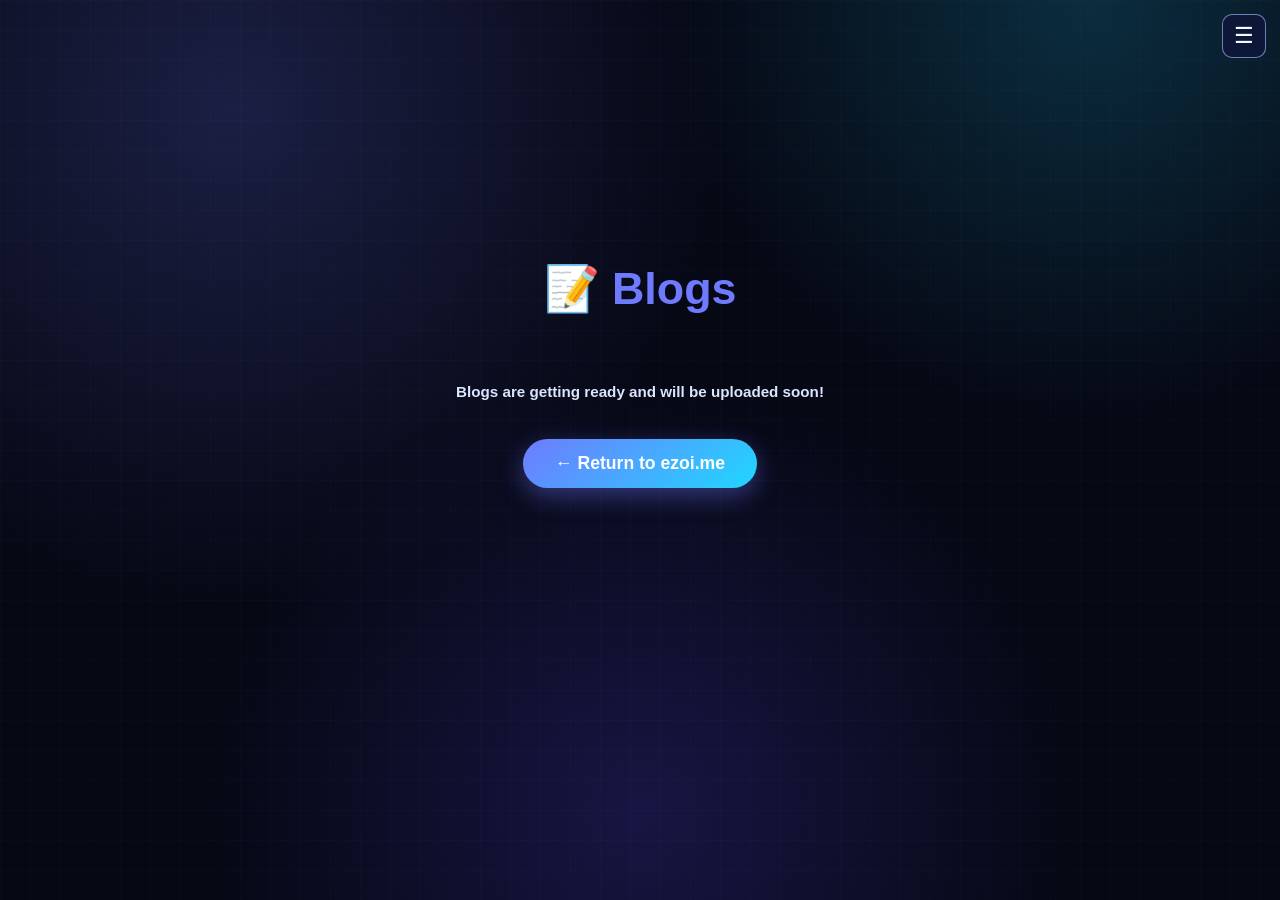
==== blogs/index.html @ 0aea9204 "Update index.html" ====
<!DOCTYPE html>
<html lang="en">
<head>
  <meta charset="UTF-8" />
  <meta name="viewport" content="width=device-width, initial-scale=1.0" />
  <title>Blogs - Muhammad Salman Nadeem</title>
  <link rel="stylesheet" href="/styles.css" />
  <style>
    .coming-soon {
      text-align: center;
      padding: 100px 20px;
      min-height: 80vh;
      display: flex;
      flex-direction: column;
      justify-content: center;
      align-items: center;
      gap: 20px;
    }
    .coming-soon h1 {
      font-size: clamp(2rem, 6vw, 2.8rem);
      color: #6f7bff;
    }
    .back-home-btn {
      display: inline-flex;
      align-items: center;
      gap: 10px;
      padding: 14px 32px;
      font-size: 1.1rem;
      font-weight: 600;
      color: white;
      background: linear-gradient(140deg, #6f7bff, #20d7ff);
      border: none;
      border-radius: 50px;
      text-decoration: none;
      box-shadow: 0 8px 25px rgba(111, 123, 255, 0.4);
      transition: all 0.3s ease;
    }
    .back-home-btn:hover {
      transform: translateY(-4px);
      box-shadow: 0 12px 35px rgba(111, 123, 255, 0.5);
    }
  </style>
</head>
<body>
  <div class="bg-grid" aria-hidden="true"></div>
  
  <button class="menu-toggle" type="button" aria-label="Open navigation menu">☰</button>
  <div class="menu-overlay" hidden></div>
  
  <aside class="sidebar-menu" id="sidebar-menu" aria-hidden="true">
    <nav class="sidebar-nav" aria-label="Sidebar">
      <a href="/">Home</a>
      <a href="/pages/">Pages</a>
    </nav>
  </aside>

  <div class="coming-soon">
    <h1>📝 Blogs</h1>
    <p><strong>Blogs are getting ready and will be uploaded soon!</strong></p>
    <a href="/" class="back-home-btn">← Return to ezoi.me</a>
  </div>

  <script>
    const menuToggle = document.querySelector(".menu-toggle");
    const sidebarMenu = document.getElementById("sidebar-menu");
    const menuOverlay = document.querySelector(".menu-overlay");

    const closeMenu = () => {
      sidebarMenu.classList.remove("is-open");
      menuOverlay.hidden = true;
      menuToggle.setAttribute("aria-expanded", "false");
      sidebarMenu.setAttribute("aria-hidden", "true");
    };

    const openMenu = () => {
      sidebarMenu.classList.add("is-open");
      menuOverlay.hidden = false;
      menuToggle.setAttribute("aria-expanded", "true");
      sidebarMenu.setAttribute("aria-hidden", "false");
    };

    menuToggle.addEventListener("click", () => {
      sidebarMenu.classList.contains("is-open") ? closeMenu() : openMenu();
    });

    menuOverlay.addEventListener("click", closeMenu);
    window.addEventListener("keydown", (e) => {
      if (e.key === "Escape" && sidebarMenu.classList.contains("is-open")) closeMenu();
    });
  </script>
</body>
</html>
---- styles.css ----
:root {
  --bg: #060814;
  --surface: rgba(14, 19, 39, 0.84);
  --surface-strong: rgba(18, 24, 49, 0.96);
  --primary: #6f7bff;
  --accent: #20d7ff;
  --text: #e9f1ff;
  --muted: #a8b6df;
  --line: rgba(117, 141, 255, 0.45);
}

* {
  box-sizing: border-box;
}

html {
  scroll-behavior: smooth;
}

body {
  margin: 0;
  min-height: 100vh;
  color: var(--text);
  font-family: "Segoe UI", Tahoma, Geneva, Verdana, sans-serif;
  background:
    radial-gradient(circle at 18% 12%, rgba(111, 123, 255, 0.2), transparent 38%),
    radial-gradient(circle at 85% 0%, rgba(32, 215, 255, 0.18), transparent 30%),
    radial-gradient(circle at 50% 90%, rgba(97, 72, 255, 0.2), transparent 42%),
    var(--bg);
}

.menu-toggle {
  position: fixed;
  top: 14px;
  left: auto;
  right: 14px;
  z-index: 30;
  width: 44px;
  height: 44px;
  border: 1px solid rgba(163, 185, 255, 0.65);
  border-radius: 10px;
  background: rgba(15, 24, 58, 0.9);
  color: #f4f8ff;
  font-size: 1.35rem;
  cursor: pointer;
}

.menu-overlay {
  position: fixed;
  inset: 0;
  z-index: 19;
  background: rgba(3, 6, 16, 0.64);
}

.sidebar-menu {
  position: fixed;
  top: 0;
  right: 0;
  width: min(280px, 80vw);
  height: 100vh;
  z-index: 20;
  padding: 76px 16px 16px;
  background: rgba(10, 16, 39, 0.96);
  border-left: 1px solid rgba(117, 141, 255, 0.45);
  transform: translateX(100%);
  transition: transform 0.2s ease;
}

.sidebar-menu.is-open {
  transform: translateX(0);
}

.sidebar-nav {
  display: flex;
  flex-direction: column;
  gap: 10px;
}

.sidebar-nav a {
  display: block;
  padding: 10px 12px;
  border-radius: 8px;
  border: 1px solid rgba(163, 185, 255, 0.35);
  background: rgba(255, 255, 255, 0.06);
  color: #e8f0ff;
  text-decoration: none;
}

.sidebar-nav a:hover {
  background: rgba(255, 255, 255, 0.14);
  text-decoration: none;
}

.bg-grid {
  position: fixed;
  inset: 0;
  pointer-events: none;
  opacity: 0.2;
  background-image:
    linear-gradient(to right, rgba(140, 161, 255, 0.14) 1px, transparent 1px),
    linear-gradient(to bottom, rgba(140, 161, 255, 0.14) 1px, transparent 1px);
  background-size: 30px 30px;
}

.page {
  position: relative;
  z-index: 1;
  max-width: 1320px;
  margin: 30px auto;
  padding: 26px;
  background: rgba(8, 12, 28, 0.78);
  border: 1px solid rgba(137, 164, 255, 0.3);
  border-radius: 18px;
  box-shadow:
    0 0 0 1px rgba(55, 78, 172, 0.36) inset,
    0 24px 70px rgba(7, 9, 24, 0.8),
    0 0 50px rgba(62, 109, 255, 0.24);
}

.top-banner {
  background: linear-gradient(95deg, #3034af, #20288c 55%, #2442bf);
  color: #ffffff;
  padding: 18px 20px;
  border-radius: 10px;
  margin-bottom: 22px;
  border: 1px solid rgba(186, 199, 255, 0.45);
  box-shadow: 0 0 24px rgba(69, 98, 255, 0.35);
}

.top-banner h1 {
  margin: 0;
  font-size: clamp(1.45rem, 2.6vw, 2.2rem);
  letter-spacing: 0.8px;
}

.top-banner p {
  margin: 8px 0 0;
  color: #d7e3ff;
  font-size: 0.95rem;
}

.quick-nav {
  margin-top: 12px;
  display: flex;
  flex-direction: column;
  gap: 10px;
}

.download-btn {
  display: inline-flex;
  width: fit-content;
  align-items: center;
  justify-content: center;
  padding: 8px 12px;
  border-radius: 999px;
  border: 1px solid rgba(176, 208, 255, 0.75);
  background: linear-gradient(140deg, rgba(89, 115, 255, 0.45), rgba(39, 198, 255, 0.45));
  color: #f4f8ff;
  font-size: 0.9rem;
  font-weight: 600;
  transition: transform 0.15s ease, background 0.15s ease;
}

.download-btn:hover {
  text-decoration: none;
  background: linear-gradient(140deg, rgba(98, 126, 255, 0.6), rgba(44, 204, 255, 0.6));
  transform: translateY(-1px);
}

.scroll-buttons {
  display: flex;
  flex-wrap: wrap;
  gap: 8px;
}

.scroll-btn {
  display: inline-flex;
  align-items: center;
  justify-content: center;
  padding: 7px 12px;
  border-radius: 999px;
  border: 1px solid rgba(163, 185, 255, 0.55);
  background: rgba(255, 255, 255, 0.08);
  color: #e8f0ff;
  font-size: 0.86rem;
  transition: transform 0.15s ease, background 0.15s ease;
}

.scroll-btn:hover {
  text-decoration: none;
  background: rgba(255, 255, 255, 0.16);
  transform: translateY(-1px);
}

.content {
  display: grid;
  grid-template-columns: 32% 68%;
  gap: 18px;
}

.panel {
  background: var(--surface);
  border: 1px solid rgba(134, 157, 255, 0.35);
  border-radius: 14px;
  padding: 14px;
  box-shadow: 0 10px 24px rgba(6, 10, 28, 0.6);
  backdrop-filter: blur(6px);
}

.profile-panel {
  background: var(--surface-strong);
}

.profile-image-wrap {
  display: flex;
  justify-content: center;
}

.profile-image {
  width: 180px;
  height: 205px;
  object-fit: cover;
  border-radius: 12px;
  border: 2px solid rgba(145, 169, 255, 0.65);
  box-shadow: 0 0 0 1px rgba(25, 221, 255, 0.35), 0 0 22px rgba(31, 206, 252, 0.28);
}

.contact {
  margin-top: 14px;
}

.contact p {
  margin: 6px 0;
  color: var(--muted);
  font-size: 0.96rem;
  line-height: 1.45;
}

.social-link-btn {
  display: inline-flex;
  align-items: center;
  justify-content: center;
  gap: 8px;
  margin-top: 12px;
  padding: 8px 14px;
  border-radius: 999px;
  border: 1px solid rgba(123, 211, 255, 0.6);
  background: rgba(80, 129, 255, 0.2);
  color: #e9f6ff;
  font-weight: 600;
  transition: transform 0.15s ease, background 0.15s ease;
}

.social-link-btn:hover {
  text-decoration: none;
  background: rgba(80, 129, 255, 0.35);
  transform: translateY(-1px);
}

.social-logo {
  display: inline-flex;
}

.social-logo svg {
  width: 16px;
  height: 16px;
  fill: currentColor;
}

.whatsapp-btn {
  border-color: rgba(74, 214, 125, 0.7);
  background: rgba(29, 173, 98, 0.28);
}

.whatsapp-btn:hover {
  background: rgba(29, 173, 98, 0.42);
}

.section {
  margin-top: 14px;
}

.section h2 {
  margin: 0 0 10px;
  color: var(--text);
  display: flex;
  align-items: center;
  gap: 8px;
  font-size: clamp(1rem, 1.6vw, 1.2rem);
  border-bottom: 1px solid var(--line);
  padding-bottom: 8px;
  letter-spacing: 0.35px;
}

.icon {
  width: 24px;
  height: 24px;
  border-radius: 7px;
  display: inline-flex;
  align-items: center;
  justify-content: center;
  font-size: 0.85rem;
  color: #ffffff;
  background: linear-gradient(140deg, #4f5be7, #21b9ff);
  box-shadow: 0 0 12px rgba(71, 180, 255, 0.45);
}

p,
ul,
li {
  font-size: 0.95rem;
  line-height: 1.6;
}

p {
  color: #dbe6ff;
}

ul {
  margin: 0;
  padding-left: 18px;
}

li {
  margin: 4px 0;
  color: #cfdcfb;
}

.arrow-list li,
.details-list li,
.education-list li,
.links-list li {
  list-style: none;
  padding-left: 14px;
  position: relative;
}

.arrow-list li::before,
.details-list li::before,
.education-list li::before,
.links-list li::before {
  content: "▹";
  position: absolute;
  left: 0;
  color: var(--accent);
}

.details-list strong,
.education-list strong,
.section strong {
  color: #f0f6ff;
}

.links-list {
  display: flex;
  flex-wrap: wrap;
  gap: 10px;
  padding-left: 0;
}

.links-list li {
  padding-left: 0;
  margin: 0;
}

.links-list li::before {
  content: none;
}

.links-list .social-link-btn {
  margin-top: 0;
}

.experience-item,
.project-item {
  margin-bottom: 10px;
}

.experience-head {
  display: flex;
  justify-content: space-between;
  gap: 10px;
  align-items: baseline;
  flex-wrap: wrap;
}

.experience-head h3,
.project-item h3 {
  margin: 0;
  font-size: 1.02rem;
  color: #f1f5ff;
}

.company {
  margin: 2px 0 5px;
  color: var(--muted);
}

.muted {
  color: var(--muted);
}

a {
  color: #8fdbff;
  text-decoration: none;
  word-break: break-word;
}

a:hover {
  text-decoration: underline;
}

@media (max-width: 980px) {
  .page {
    margin: 0;
    border-radius: 0;
    padding: 16px;
  }

  .content {
    grid-template-columns: 1fr;
  }

  .profile-image {
    width: 160px;
    height: 188px;
  }
}

@media (max-width: 700px) {
  .menu-toggle {
    top: 10px;
    left: auto;
    right: 10px;
  }

  .page {
    padding: 12px;
  }

  .top-banner {
    padding: 14px;
  }

  .top-banner p {
    font-size: 0.9rem;
  }

  .panel {
    padding: 12px;
  }

  p,
  ul,
  li {
    font-size: 0.92rem;
  }
}

@media (max-width: 480px) {
  .top-banner h1 {
    letter-spacing: 0.2px;
  }

  .scroll-buttons {
    gap: 6px;
  }

  .scroll-btn {
    font-size: 0.82rem;
    padding: 6px 10px;
  }

  .profile-image {
    width: 145px;
    height: 172px;
  }
}
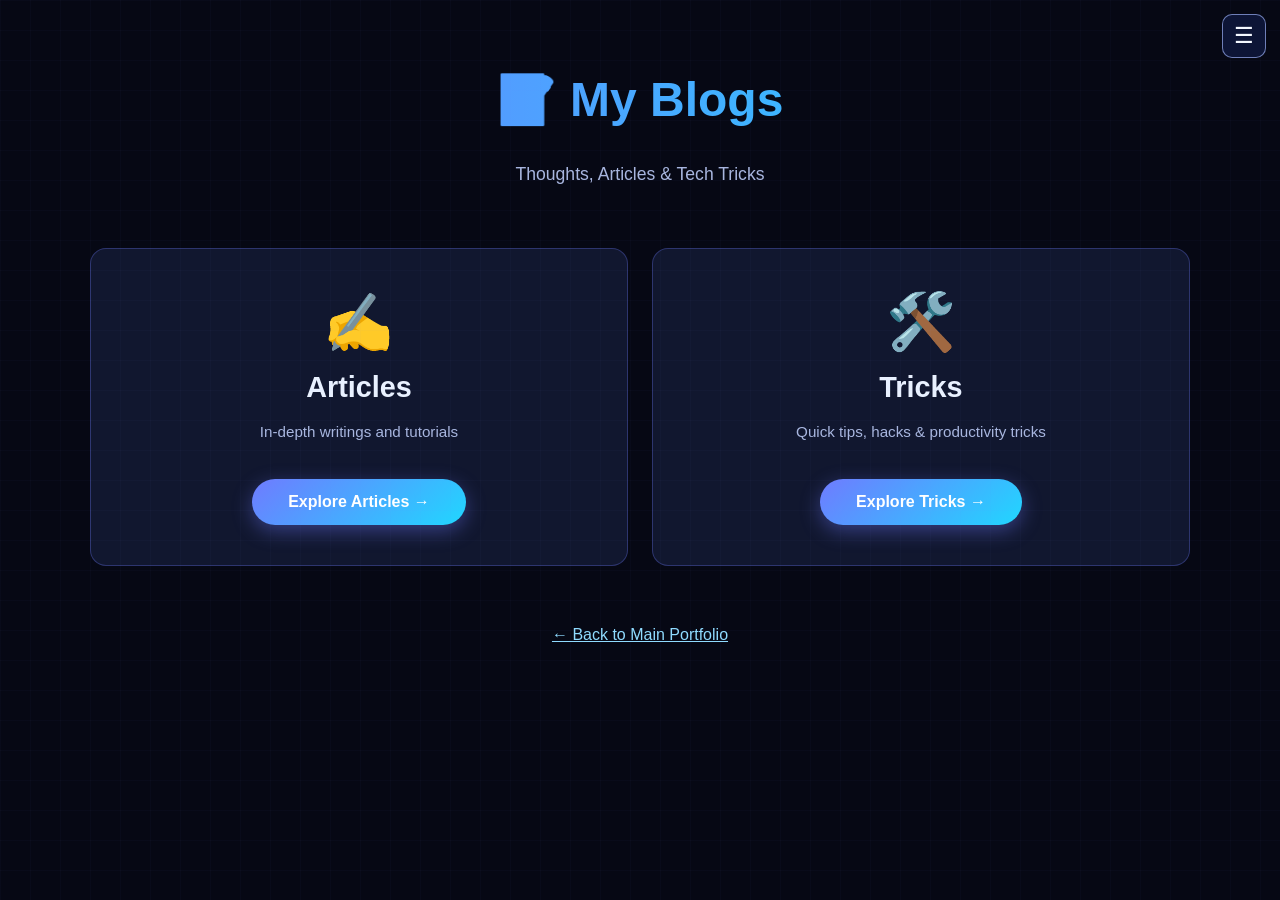
==== commit d3cd9c8e: "Update index.html" ====
--- a/blogs/index.html
+++ b/blogs/index.html
@@ -6,38 +6,67 @@
   <title>Blogs - Muhammad Salman Nadeem</title>
   <link rel="stylesheet" href="/styles.css" />
   <style>
-    .coming-soon {
+    .blogs-page { 
+      min-height: 100vh; 
+      padding: 40px 20px; 
+      background: var(--bg); 
+      color: var(--text); 
+    }
+    .container { 
+      max-width: 1100px; 
+      margin: 0 auto; 
+    }
+    .header { 
+      text-align: center; 
+      margin-bottom: 60px; 
+    }
+    .header h1 {
+      font-size: clamp(2rem, 6vw, 3rem);
+      background: linear-gradient(90deg, #6f7bff, #20d7ff);
+      -webkit-background-clip: text;
+      -webkit-text-fill-color: transparent;
+    }
+    .blogs-grid {
+      display: grid;
+      grid-template-columns: repeat(auto-fit, minmax(280px, 1fr));
+      gap: 24px;
+    }
+    .blog-card {
+      background: var(--surface-strong);
+      border: 1px solid rgba(111, 123, 255, 0.3);
+      border-radius: 16px;
+      padding: 40px 24px;
       text-align: center;
-      padding: 100px 20px;
-      min-height: 80vh;
-      display: flex;
-      flex-direction: column;
-      justify-content: center;
-      align-items: center;
-      gap: 20px;
+      transition: all 0.4s ease;
     }
-    .coming-soon h1 {
-      font-size: clamp(2rem, 6vw, 2.8rem);
-      color: #6f7bff;
+    .blog-card:hover {
+      transform: translateY(-12px) scale(1.03);
+      border-color: #20d7ff;
     }
-    .back-home-btn {
-      display: inline-flex;
-      align-items: center;
-      gap: 10px;
-      padding: 14px 32px;
-      font-size: 1.1rem;
-      font-weight: 600;
+    .blog-icon {
+      font-size: 3.5rem;
+      margin-bottom: 16px;
+    }
+    .blog-name { 
+      font-size: 1.8rem; 
+      font-weight: 700; 
+      margin: 16px 0 12px; 
+    }
+    .blog-btn {
+      display: inline-block;
+      margin-top: 20px;
+      padding: 14px 36px;
+      background: linear-gradient(140deg, #6f7bff, #20d7ff);
       color: white;
-      background: linear-gradient(140deg, #6f7bff, #20d7ff);
-      border: none;
       border-radius: 50px;
       text-decoration: none;
-      box-shadow: 0 8px 25px rgba(111, 123, 255, 0.4);
+      font-weight: 600;
+      box-shadow: 0 6px 20px rgba(111, 123, 255, 0.4);
       transition: all 0.3s ease;
     }
-    .back-home-btn:hover {
-      transform: translateY(-4px);
-      box-shadow: 0 12px 35px rgba(111, 123, 255, 0.5);
+    .blog-btn:hover { 
+      transform: scale(1.08); 
+      box-shadow: 0 12px 30px rgba(32, 215, 255, 0.5); 
     }
   </style>
 </head>
@@ -50,14 +79,40 @@
   <aside class="sidebar-menu" id="sidebar-menu" aria-hidden="true">
     <nav class="sidebar-nav" aria-label="Sidebar">
       <a href="/">Home</a>
-      <a href="/pages/">Pages</a>
+      <a href="/pages/">WebPages</a>
+      <a href="/blogs/">Blogs</a>
+      <a href="/tools">Tools</a>
+      <a href="/hidden">Hidden</a>
     </nav>
   </aside>
 
-  <div class="coming-soon">
-    <h1>📝 Blogs</h1>
-    <p><strong>Blogs are getting ready and will be uploaded soon!</strong></p>
-    <a href="/" class="back-home-btn">← Return to ezoi.me</a>
+  <div class="blogs-page">
+    <div class="container">
+      <div class="header">
+        <h1>📝 My Blogs</h1>
+        <p style="color: var(--muted); font-size: 1.1rem;">Thoughts, Articles & Tech Tricks</p>
+      </div>
+
+      <div class="blogs-grid">
+        <div class="blog-card">
+          <div class="blog-icon">✍️</div>
+          <h2 class="blog-name">Articles</h2>
+          <p style="color: var(--muted);">In-depth writings and tutorials</p>
+          <a href="/blogs/articles/" class="blog-btn">Explore Articles →</a>
+        </div>
+
+        <div class="blog-card">
+          <div class="blog-icon">🛠️</div>
+          <h2 class="blog-name">Tricks</h2>
+          <p style="color: var(--muted);">Quick tips, hacks & productivity tricks</p>
+          <a href="/blogs/tricks/" class="blog-btn">Explore Tricks →</a>
+        </div>
+      </div>
+
+      <div style="text-align: center; margin-top: 60px;">
+        <a href="/" style="color: #8fdbff; text-decoration: underline;">← Back to Main Portfolio</a>
+      </div>
+    </div>
   </div>
 
   <script>
